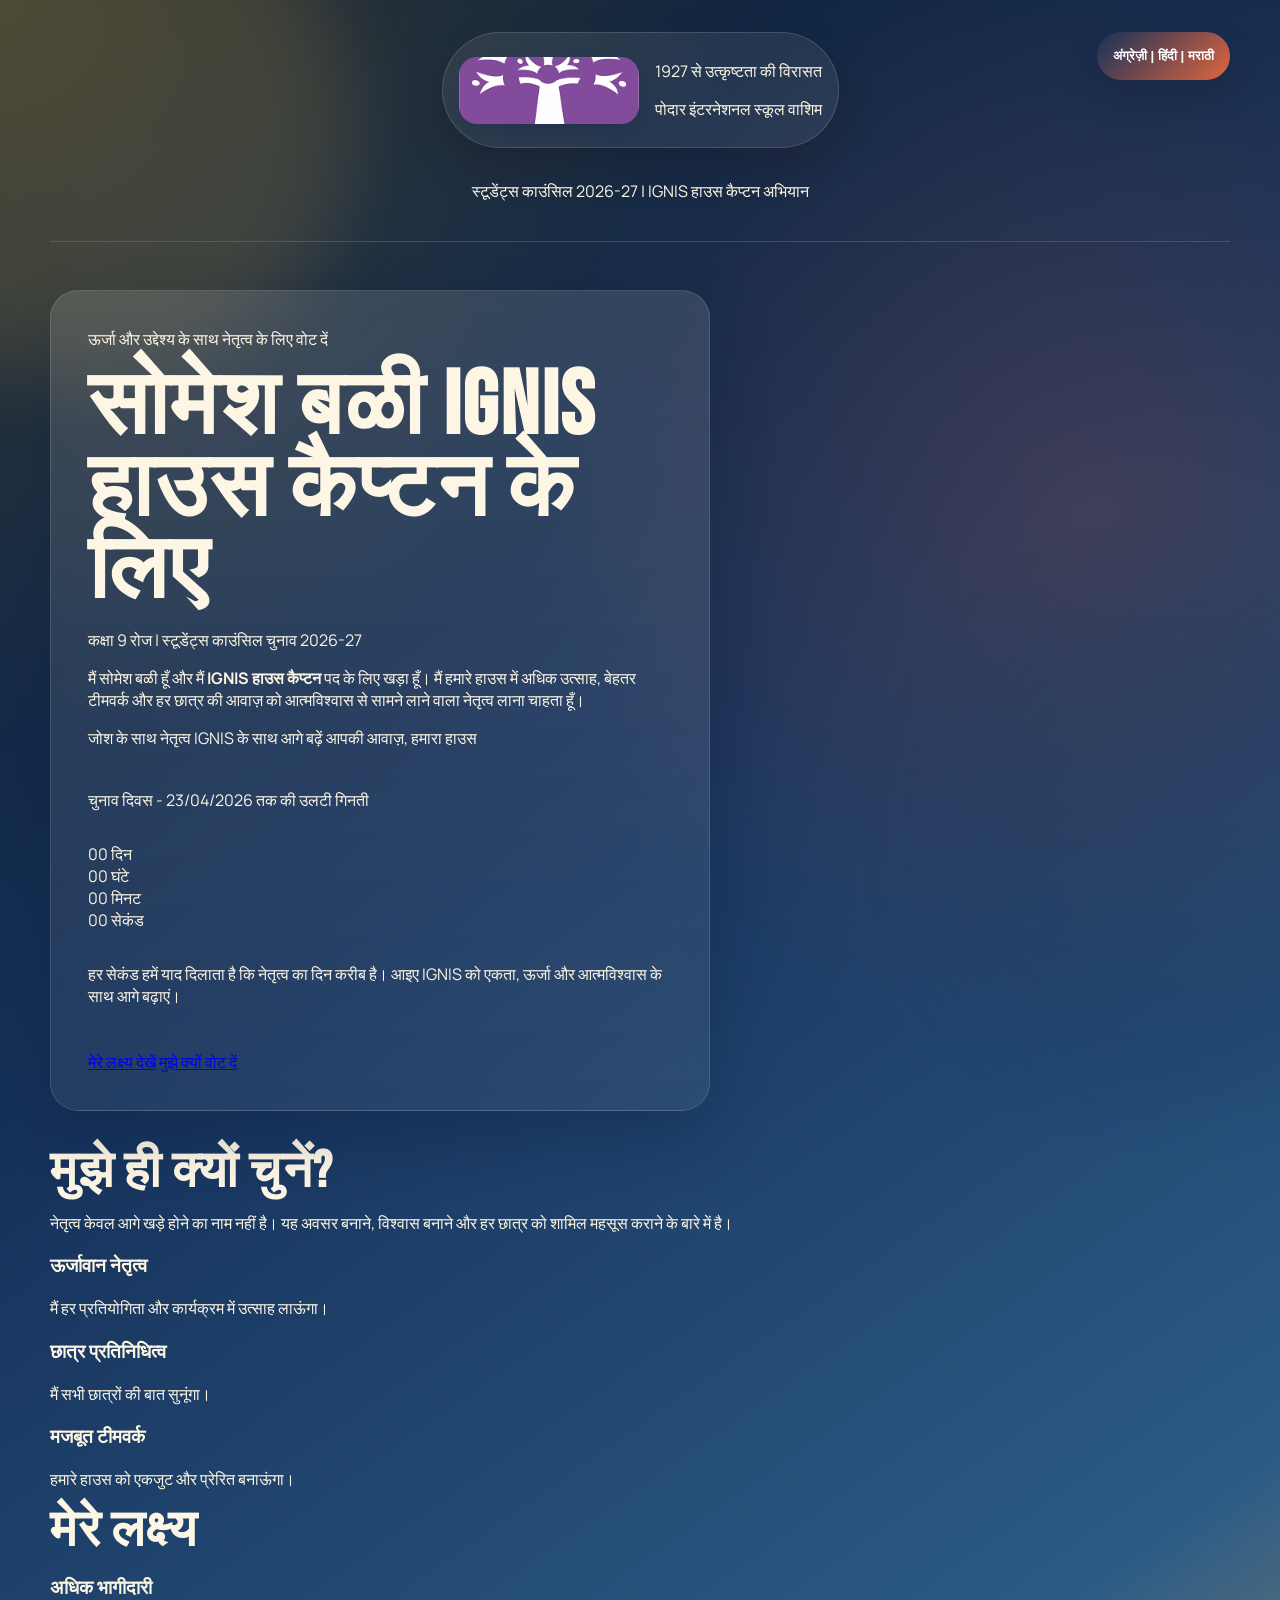
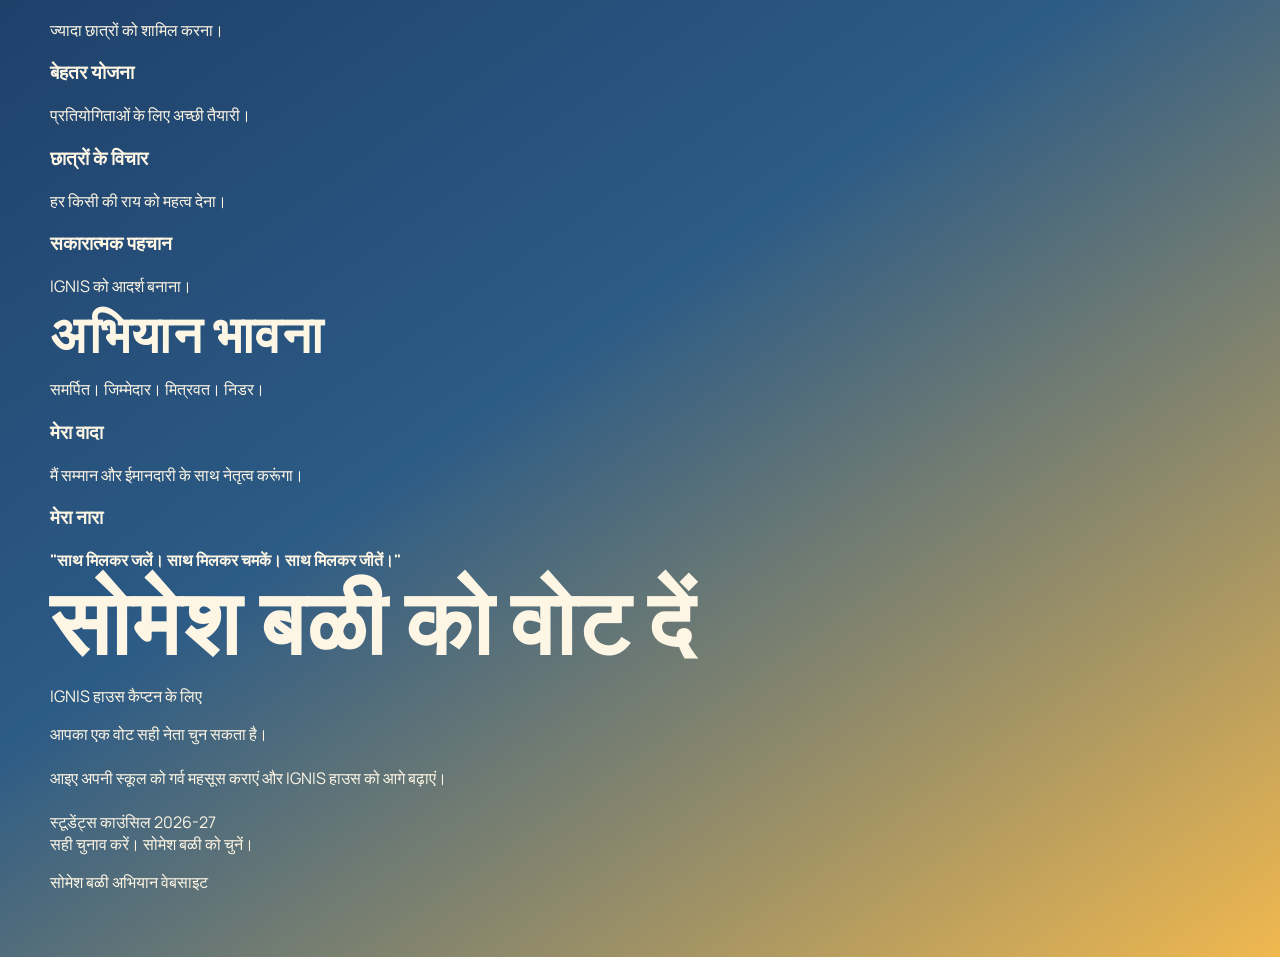
==== hindex.html @ 05daf843 "Create hindex.html" ====
<!DOCTYPE html>
<html lang="en">
<head>
  <meta charset="UTF-8">
  <meta name="viewport" content="width=device-width, initial-scale=1.0">
  <title>सोमेश बळी को वोट दें | IGNIS हाउस कैप्टन 2026-27</title>
  <meta
    name="description"
    content="सोमेश बळी के IGNIS हाउस कैप्टन पद के लिए प्रचार वेबसाइट, पोदार इंटरनेशनल स्कूल वाशिम, स्टूडेंट्स काउंसिल 2026-27."
  >
  <link rel="preconnect" href="https://fonts.googleapis.com">
  <link rel="preconnect" href="https://fonts.gstatic.com" crossorigin>
  <link href="https://fonts.googleapis.com/css2?family=Bebas+Neue&family=Manrope:wght@400;500;700;800&display=swap" rel="stylesheet">
  <link rel="stylesheet" href="./style.css">
</head>
<body>

<script>
const targetDate = new Date("2026-04-23T00:00:00").getTime();
function updateCountdown() {
  const now = new Date().getTime();
  const diff = targetDate - now;

  if (diff <= 0) {
    document.getElementById("days").innerText = "00";
    document.getElementById("hours").innerText = "00";
    document.getElementById("minutes").innerText = "00";
    document.getElementById("seconds").innerText = "00";
    return;
  }

  const days = Math.floor(diff / (1000 * 60 * 60 * 24));
  const hours = Math.floor((diff / (1000 * 60 * 60)) % 24);
  const minutes = Math.floor((diff / (1000 * 60)) % 60);
  const seconds = Math.floor((diff / 1000) % 60);

  document.getElementById("days").innerText = String(days).padStart(2, "0");
  document.getElementById("hours").innerText = String(hours).padStart(2, "0");
  document.getElementById("minutes").innerText = String(minutes).padStart(2, "0");
  document.getElementById("seconds").innerText = String(seconds).padStart(2, "0");
}
setInterval(updateCountdown, 1000);
updateCountdown();
</script>

<div class="page-shell">
<header class="masthead">
<button class="language-switch" id="language-toggle" type="button">अंग्रेज़ी | हिंदी | मराठी</button>

<div class="school-brand">
<img src="podar-logo.png" style="width:180px;">
<div>
<p>1927 से उत्कृष्टता की विरासत</p>
<p>पोदार इंटरनेशनल स्कूल वाशिम</p>
</div>
</div>

<p>स्टूडेंट्स काउंसिल 2026-27 | IGNIS हाउस कैप्टन अभियान</p>
</header>

<main>
<section class="hero">
<div class="panel hero-copy">

<span>ऊर्जा और उद्देश्य के साथ नेतृत्व के लिए वोट दें</span>
<h1>सोमेश बळी IGNIS हाउस कैप्टन के लिए</h1>
<p>कक्षा 9 रोज | स्टूडेंट्स काउंसिल चुनाव 2026-27</p>

<p>
मैं सोमेश बळी हूँ और मैं <strong>IGNIS हाउस कैप्टन</strong> पद के लिए खड़ा हूँ।
मैं हमारे हाउस में अधिक उत्साह, बेहतर टीमवर्क और हर छात्र की आवाज़ को आत्मविश्वास से सामने लाने वाला नेतृत्व लाना चाहता हूँ।
</p>

<div>
<span>जोश के साथ नेतृत्व</span>
<span>IGNIS के साथ आगे बढ़ें</span>
<span>आपकी आवाज़, हमारा हाउस</span>
</div>

<div class="countdown-shell">
<p>चुनाव दिवस - 23/04/2026 तक की उलटी गिनती</p>

<div>
<div>
<span id="days">00</span>
<span>दिन</span>
</div>
<div>
<span id="hours">00</span>
<span>घंटे</span>
</div>
<div>
<span id="minutes">00</span>
<span>मिनट</span>
</div>
<div>
<span id="seconds">00</span>
<span>सेकंड</span>
</div>
</div>

<p>
हर सेकंड हमें याद दिलाता है कि नेतृत्व का दिन करीब है।
आइए IGNIS को एकता, ऊर्जा और आत्मविश्वास के साथ आगे बढ़ाएं।
</p>
</div>

<div>
<a href="#goals">मेरे लक्ष्य देखें</a>
<a href="#vote">मुझे क्यों वोट दें</a>
</div>

</div>
</section>

<section id="vote">
<h2>मुझे ही क्यों चुनें?</h2>
<p>
नेतृत्व केवल आगे खड़े होने का नाम नहीं है।
यह अवसर बनाने, विश्वास बनाने और हर छात्र को शामिल महसूस कराने के बारे में है।
</p>

<div>
<h3>ऊर्जावान नेतृत्व</h3>
<p>मैं हर प्रतियोगिता और कार्यक्रम में उत्साह लाऊंगा।</p>

<h3>छात्र प्रतिनिधित्व</h3>
<p>मैं सभी छात्रों की बात सुनूंगा।</p>

<h3>मजबूत टीमवर्क</h3>
<p>हमारे हाउस को एकजुट और प्रेरित बनाऊंगा।</p>
</div>
</section>

<section id="goals">
<h2>मेरे लक्ष्य</h2>

<div>
<h3>अधिक भागीदारी</h3>
<p>ज्यादा छात्रों को शामिल करना।</p>

<h3>बेहतर योजना</h3>
<p>प्रतियोगिताओं के लिए अच्छी तैयारी।</p>

<h3>छात्रों के विचार</h3>
<p>हर किसी की राय को महत्व देना।</p>

<h3>सकारात्मक पहचान</h3>
<p>IGNIS को आदर्श बनाना।</p>
</div>
</section>

<section>
<h2>अभियान भावना</h2>
<p>समर्पित। जिम्मेदार। मित्रवत। निडर।</p>

<div>
<h3>मेरा वादा</h3>
<p>मैं सम्मान और ईमानदारी के साथ नेतृत्व करूंगा।</p>

<h3>मेरा नारा</h3>
<p><strong>"साथ मिलकर जलें। साथ मिलकर चमकें। साथ मिलकर जीतें।"</strong></p>
</div>
</section>

<section id="final-call">
<h1>सोमेश बळी को वोट दें</h1>
<p>IGNIS हाउस कैप्टन के लिए</p>

<p>
आपका एक वोट सही नेता चुन सकता है।<br><br>
आइए अपनी स्कूल को गर्व महसूस कराएं और IGNIS हाउस को आगे बढ़ाएं।<br><br>
स्टूडेंट्स काउंसिल 2026-27<br>
सही चुनाव करें। सोमेश बळी को चुनें।
</p>
</section>

</main>

<p>सोमेश बळी अभियान वेबसाइट</p>

</div>

<script src="./script.js"></script>
</body>
</html>
---- style.css ----
:root {
  --ink: #0f172a;
  --paper: #fef6e4;
  --gold: #f6c453;
  --gold-soft: #ffe3a1;
  --flame: #f26a3d;
  --flare: #ff8d5c;
  --deep-red: #8f2d1c;
  --navy: #16325b;
  --white: #ffffff;
  --shadow: 0 24px 60px rgba(8, 22, 45, 0.24);
  --radius: 28px;
}

* {
  box-sizing: border-box;
}

html {
  scroll-behavior: smooth;
}

body {
  margin: 0;
  font-family: "Manrope", sans-serif;
  color: var(--paper);
  background:
    radial-gradient(circle at top left, rgba(246, 196, 83, 0.18), transparent 26%),
    radial-gradient(circle at 85% 20%, rgba(242, 106, 61, 0.18), transparent 24%),
    linear-gradient(145deg, #0d1b2a 0%, #16325b 34%, #2c5b86 68%, #f0b84f 100%);
  min-height: 100vh;
  overflow-x: hidden;
}

.fire-glow {
  position: fixed;
  inset: 0;
  pointer-events: none;
  z-index: 0;
  overflow: hidden;
}

.fire-glow span {
  position: absolute;
  bottom: -10rem;
  width: 18rem;
  height: 18rem;
  border-radius: 50%;
  filter: blur(28px);
  opacity: 0.34;
  animation: flameRise 8s ease-in-out infinite;
}

.fire-glow span:nth-child(1) {
  left: -3rem;
  background: radial-gradient(circle, rgba(255, 201, 71, 0.82), rgba(255, 91, 34, 0.1) 68%, transparent 72%);
  animation-delay: 0s;
}

.fire-glow span:nth-child(2) {
  left: 28%;
  width: 22rem;
  height: 22rem;
  background: radial-gradient(circle, rgba(255, 127, 54, 0.72), rgba(113, 11, 15, 0.08) 66%, transparent 72%);
  animation-delay: 1.5s;
}

.fire-glow span:nth-child(3) {
  right: 20%;
  background: radial-gradient(circle, rgba(255, 201, 71, 0.72), rgba(255, 91, 34, 0.06) 66%, transparent 72%);
  animation-delay: 3s;
}

.fire-glow span:nth-child(4) {
  right: -2rem;
  width: 24rem;
  height: 24rem;
  background: radial-gradient(circle, rgba(255, 91, 34, 0.76), rgba(113, 11, 15, 0.08) 66%, transparent 72%);
  animation-delay: 4.5s;
}

@keyframes flameRise {
  0%,
  100% {
    transform: translateY(0) scale(0.9);
    opacity: 0.24;
  }

  50% {
    transform: translateY(-8rem) scale(1.08);
    opacity: 0.42;
  }
}

body::before,
body::after {
  content: "";
  position: fixed;
  width: 32rem;
  height: 32rem;
  border-radius: 50%;
  filter: blur(38px);
  pointer-events: none;
  opacity: 0.35;
  z-index: 0;
}

body::before {
  top: -8rem;
  left: -10rem;
  background: rgba(246, 196, 83, 0.34);
}

body::after {
  right: -10rem;
  bottom: -12rem;
  background: rgba(22, 50, 91, 0.38);
}

.page-shell {
  position: relative;
  z-index: 1;
  width: min(1180px, calc(100% - 2rem));
  margin: 0 auto;
  padding: 1rem 0 3rem;
}

.masthead {
  position: relative;
  display: grid;
  gap: 1rem;
  justify-items: center;
  text-align: center;
  padding: 1rem 0 1.4rem;
  border-bottom: 1px solid rgba(255, 255, 255, 0.14);
}

.school-brand {
  display: inline-flex;
  align-items: center;
  gap: 1rem;
  padding: 0.7rem 1rem;
  border-radius: 999px;
  background: rgba(255, 255, 255, 0.08);
  border: 1px solid rgba(255, 255, 255, 0.14);
  box-shadow: 0 18px 40px rgba(50, 7, 4, 0.18);
}

.school-brand img {
  width: 4.2rem;
  height: 4.2rem;
  border-radius: 18px;
  object-fit: cover;
  box-shadow: 0 12px 24px rgba(10, 26, 66, 0.26);
}

.school-tag,
.election-tag,
.school-name {
  margin: 0;
}

.school-name,
h1,
h2,
.big-cta,
.badge,
.time-value {
  font-family: "Bebas Neue", sans-serif;
  letter-spacing: 0.03em;
}

.school-name {
  font-size: clamp(2.4rem, 6vw, 5.8rem);
  line-height: 0.95;
  letter-spacing: 0.05em;
  text-transform: uppercase;
  text-shadow: 0 0 22px rgba(255, 201, 71, 0.18);
}

.school-tag,
.election-tag {
  letter-spacing: 0.12em;
  text-transform: uppercase;
  font-size: 0.8rem;
  font-weight: 800;
}

.school-tag {
  color: var(--gold-soft);
}

.election-tag {
  color: rgba(255, 255, 255, 0.88);
}

.language-switch {
  position: absolute;
  top: 1rem;
  right: 0;
  display: inline-flex;
  align-items: center;
  gap: 0.45rem;
  min-height: 3rem;
  padding: 0.8rem 1rem;
  border: 0;
  border-radius: 999px;
  background: linear-gradient(135deg, rgba(22, 50, 91, 0.96), rgba(242, 106, 61, 0.92));
  color: var(--white);
  font-weight: 800;
  cursor: pointer;
  box-shadow: 0 16px 36px rgba(15, 15, 30, 0.2);
}

.hero {
  display: grid;
  grid-template-columns: 1.15fr 0.85fr;
  gap: 2rem;
  align-items: center;
  padding: 3rem 0 2rem;
}

.panel {
  background: linear-gradient(180deg, rgba(255, 255, 255, 0.12), rgba(255, 255, 255, 0.06));
  border: 1px solid rgba(255, 255, 255, 0.13);
  box-shadow: var(--shadow);
  backdrop-filter: blur(12px);
  border-radius: var(--radius);
}

.hero-copy {
  padding: 2.3rem;
}

.kicker {
  display: inline-flex;
  align-items: center;
  gap: 0.55rem;
  padding: 0.5rem 0.85rem;
  border-radius: 999px;
  background: rgba(255, 201, 71, 0.16);
  border: 1px solid rgba(255, 201, 71, 0.4);
  color: var(--gold-soft);
  font-size: 0.85rem;
  font-weight: 800;
  letter-spacing: 0.08em;
  text-transform: uppercase;
}

h1 {
  margin: 1rem 0 0.45rem;
  font-size: clamp(3.6rem, 7vw, 7rem);
  line-height: 0.92;
}

.candidate-line {
  margin: 0;
  font-size: clamp(1.15rem, 2.2vw, 1.5rem);
  color: var(--gold-soft);
  font-weight: 800;
  text-transform: uppercase;
  letter-spacing: 0.1em;
}

.lead {
  max-width: 44rem;
  margin: 1rem 0 1.4rem;
  color: rgba(255, 247, 234, 0.92);
  font-size: 1.05rem;
  line-height: 1.7;
}

.slogan-row {
  display: flex;
  flex-wrap: wrap;
  gap: 0.8rem;
  margin: 1.3rem 0 1.4rem;
}

.badge {
  display: inline-block;
  padding: 0.75rem 1rem;
  border-radius: 18px;
  font-size: 1.2rem;
  background: linear-gradient(135deg, rgba(246, 196, 83, 0.22), rgba(242, 106, 61, 0.18));
  border: 1px solid rgba(255, 255, 255, 0.12);
}

.countdown-shell {
  display: grid;
  gap: 1rem;
  margin: 1.5rem 0 1.75rem;
}

.countdown-card {
  padding: 1rem 1.1rem;
  border-radius: 24px;
  background: linear-gradient(135deg, rgba(246, 196, 83, 0.16), rgba(22, 50, 91, 0.24));
  border: 1px solid rgba(255, 255, 255, 0.12);
  box-shadow: inset 0 0 0 1px rgba(255, 255, 255, 0.04);
}

.countdown-label {
  margin: 0 0 0.65rem;
  color: var(--gold-soft);
  font-size: 0.86rem;
  font-weight: 800;
  letter-spacing: 0.1em;
  text-transform: uppercase;
}

.countdown-grid {
  display: grid;
  grid-template-columns: repeat(4, minmax(0, 1fr));
  gap: 0.8rem;
}

.time-box {
  padding: 0.85rem 0.6rem;
  text-align: center;
  border-radius: 18px;
  background: rgba(255, 255, 255, 0.08);
  border: 1px solid rgba(255, 255, 255, 0.12);
}

.time-value {
  display: block;
  font-size: clamp(1.8rem, 4vw, 3rem);
  line-height: 1;
  color: var(--white);
}

.time-label {
  display: block;
  margin-top: 0.3rem;
  font-size: 0.8rem;
  font-weight: 800;
  letter-spacing: 0.08em;
  text-transform: uppercase;
  color: rgba(255, 247, 234, 0.82);
}

.countdown-note {
  margin: 0;
  color: rgba(255, 247, 234, 0.88);
  line-height: 1.6;
}

.hero-actions {
  display: flex;
  flex-wrap: wrap;
  gap: 0.9rem;
  align-items: center;
}

.button {
  display: inline-flex;
  align-items: center;
  justify-content: center;
  min-height: 3.25rem;
  padding: 0.85rem 1.25rem;
  border-radius: 999px;
  text-decoration: none;
  font-weight: 800;
  transition: transform 180ms ease, box-shadow 180ms ease, background 180ms ease;
}

.button:hover,
.language-switch:hover {
  transform: translateY(-2px);
}

.button.primary {
  background: linear-gradient(135deg, var(--gold) 0%, var(--flare) 100%);
  color: var(--ink);
  box-shadow: 0 14px 30px rgba(242, 106, 61, 0.28);
}

.button.secondary {
  background: rgba(22, 50, 91, 0.34);
  border: 1px solid rgba(255, 255, 255, 0.18);
  color: var(--white);
}

.poster-card {
  position: relative;
  padding: 1rem;
  overflow: hidden;
}

.poster-card::before {
  content: "IGNIS";
  position: absolute;
  top: -0.2rem;
  right: 1rem;
  font-family: "Bebas Neue", sans-serif;
  font-size: 6rem;
  line-height: 1;
  color: rgba(255, 255, 255, 0.08);
  letter-spacing: 0.08em;
  pointer-events: none;
}

.poster-card img {
  display: block;
  width: 100%;
  border-radius: 22px;
  border: 4px solid rgba(255, 255, 255, 0.14);
  box-shadow: 0 20px 48px rgba(0, 0, 0, 0.24);
  animation: posterPulse 4.6s ease-in-out infinite;
}

.poster-note {
  margin: 1rem 0 0;
  color: rgba(255, 247, 234, 0.86);
  font-size: 0.95rem;
  text-align: center;
}

@keyframes posterPulse {
  0%,
  100% {
    transform: translateY(0);
    box-shadow: 0 20px 48px rgba(0, 0, 0, 0.24), 0 0 0 rgba(255, 166, 61, 0);
  }

  50% {
    transform: translateY(-4px);
    box-shadow: 0 26px 60px rgba(0, 0, 0, 0.3), 0 0 38px rgba(255, 166, 61, 0.26);
  }
}

.section {
  margin-top: 1.4rem;
  padding: 1.6rem;
}

.section-head {
  display: flex;
  justify-content: space-between;
  gap: 1rem;
  align-items: end;
  margin-bottom: 1.2rem;
}

.section-head p {
  margin: 0;
  color: var(--gold-soft);
  font-size: 0.85rem;
  font-weight: 800;
  letter-spacing: 0.1em;
  text-transform: uppercase;
}

h2 {
  margin: 0.25rem 0 0;
  font-size: clamp(2rem, 4vw, 3.4rem);
  line-height: 0.96;
}

.section-head .mini-copy {
  max-width: 23rem;
  margin: 0;
  color: rgba(255, 247, 234, 0.8);
  line-height: 1.6;
}

.grid {
  display: grid;
  gap: 1rem;
}

.promise-grid {
  grid-template-columns: repeat(3, minmax(0, 1fr));
}

.goal-grid {
  grid-template-columns: repeat(2, minmax(0, 1fr));
}

.card {
  padding: 1.3rem;
  border-radius: 24px;
  background: linear-gradient(180deg, rgba(255, 255, 255, 0.09), rgba(255, 255, 255, 0.04));
  border: 1px solid rgba(255, 255, 255, 0.1);
}

.vote-form {
  display: grid;
  gap: 1rem;
}

.vote-form label {
  display: grid;
  gap: 0.45rem;
  font-weight: 700;
  color: var(--paper);
}

.vote-form input {
  width: 100%;
  min-height: 3.25rem;
  padding: 0.85rem 1rem;
  border: 1px solid rgba(255, 255, 255, 0.16);
  border-radius: 16px;
  background: rgba(255, 255, 255, 0.08);
  color: var(--white);
  font: inherit;
}

.vote-form input::placeholder {
  color: rgba(255, 247, 234, 0.54);
}

.form-status {
  margin: 0;
  min-height: 1.4rem;
  color: var(--gold-soft);
  font-weight: 700;
}

.card h3 {
  margin: 0 0 0.55rem;
  font-size: 1.1rem;
  color: var(--white);
}

.card p {
  margin: 0;
  line-height: 1.65;
  color: rgba(255, 247, 234, 0.86);
}

.number {
  display: inline-flex;
  align-items: center;
  justify-content: center;
  width: 2.3rem;
  height: 2.3rem;
  margin-bottom: 0.85rem;
  border-radius: 50%;
  background: linear-gradient(135deg, var(--gold) 0%, var(--flare) 100%);
  color: var(--ink);
  font-weight: 900;
}

.split-banner {
  display: grid;
  grid-template-columns: 1.15fr 0.85fr;
  gap: 1rem;
  align-items: stretch;
  margin-top: 1.4rem;
}

.big-cta {
  padding: 1.8rem;
  border-radius: 28px;
  background:
    radial-gradient(circle at top right, rgba(246, 196, 83, 0.22), transparent 28%),
    linear-gradient(135deg, rgba(242, 106, 61, 0.96), rgba(22, 50, 91, 0.98));
  border: 1px solid rgba(255, 255, 255, 0.14);
  box-shadow: var(--shadow);
}

.big-cta p {
  margin: 0;
  font-size: clamp(2rem, 5vw, 4rem);
  line-height: 0.95;
}

.cta-copy {
  padding: 1.6rem;
  border-radius: 28px;
  background: rgba(15, 23, 42, 0.56);
  border: 1px solid rgba(255, 255, 255, 0.12);
  line-height: 1.7;
  color: rgba(255, 247, 234, 0.92);
}

.footer-note {
  padding: 1rem 0 0;
  text-align: center;
  color: rgba(255, 247, 234, 0.78);
  font-size: 0.95rem;
}

.admin-link {
  color: var(--gold-soft);
  text-decoration: none;
  font-weight: 800;
}

@media (max-width: 940px) {
  .hero,
  .split-banner,
  .goal-grid,
  .promise-grid {
    grid-template-columns: 1fr;
  }

  .language-switch {
    position: static;
  }

  .section-head {
    align-items: start;
    flex-direction: column;
  }
}

@media (max-width: 640px) {
  .page-shell {
    width: min(100% - 1rem, 1180px);
  }

  .school-brand {
    flex-direction: column;
    border-radius: 28px;
  }

  .hero-copy,
  .section,
  .big-cta,
  .cta-copy {
    padding: 1.25rem;
  }

  .badge {
    width: 100%;
    text-align: center;
  }

  .countdown-grid {
    grid-template-columns: repeat(2, minmax(0, 1fr));
  }

  h1 {
    font-size: 3.4rem;
  }
}
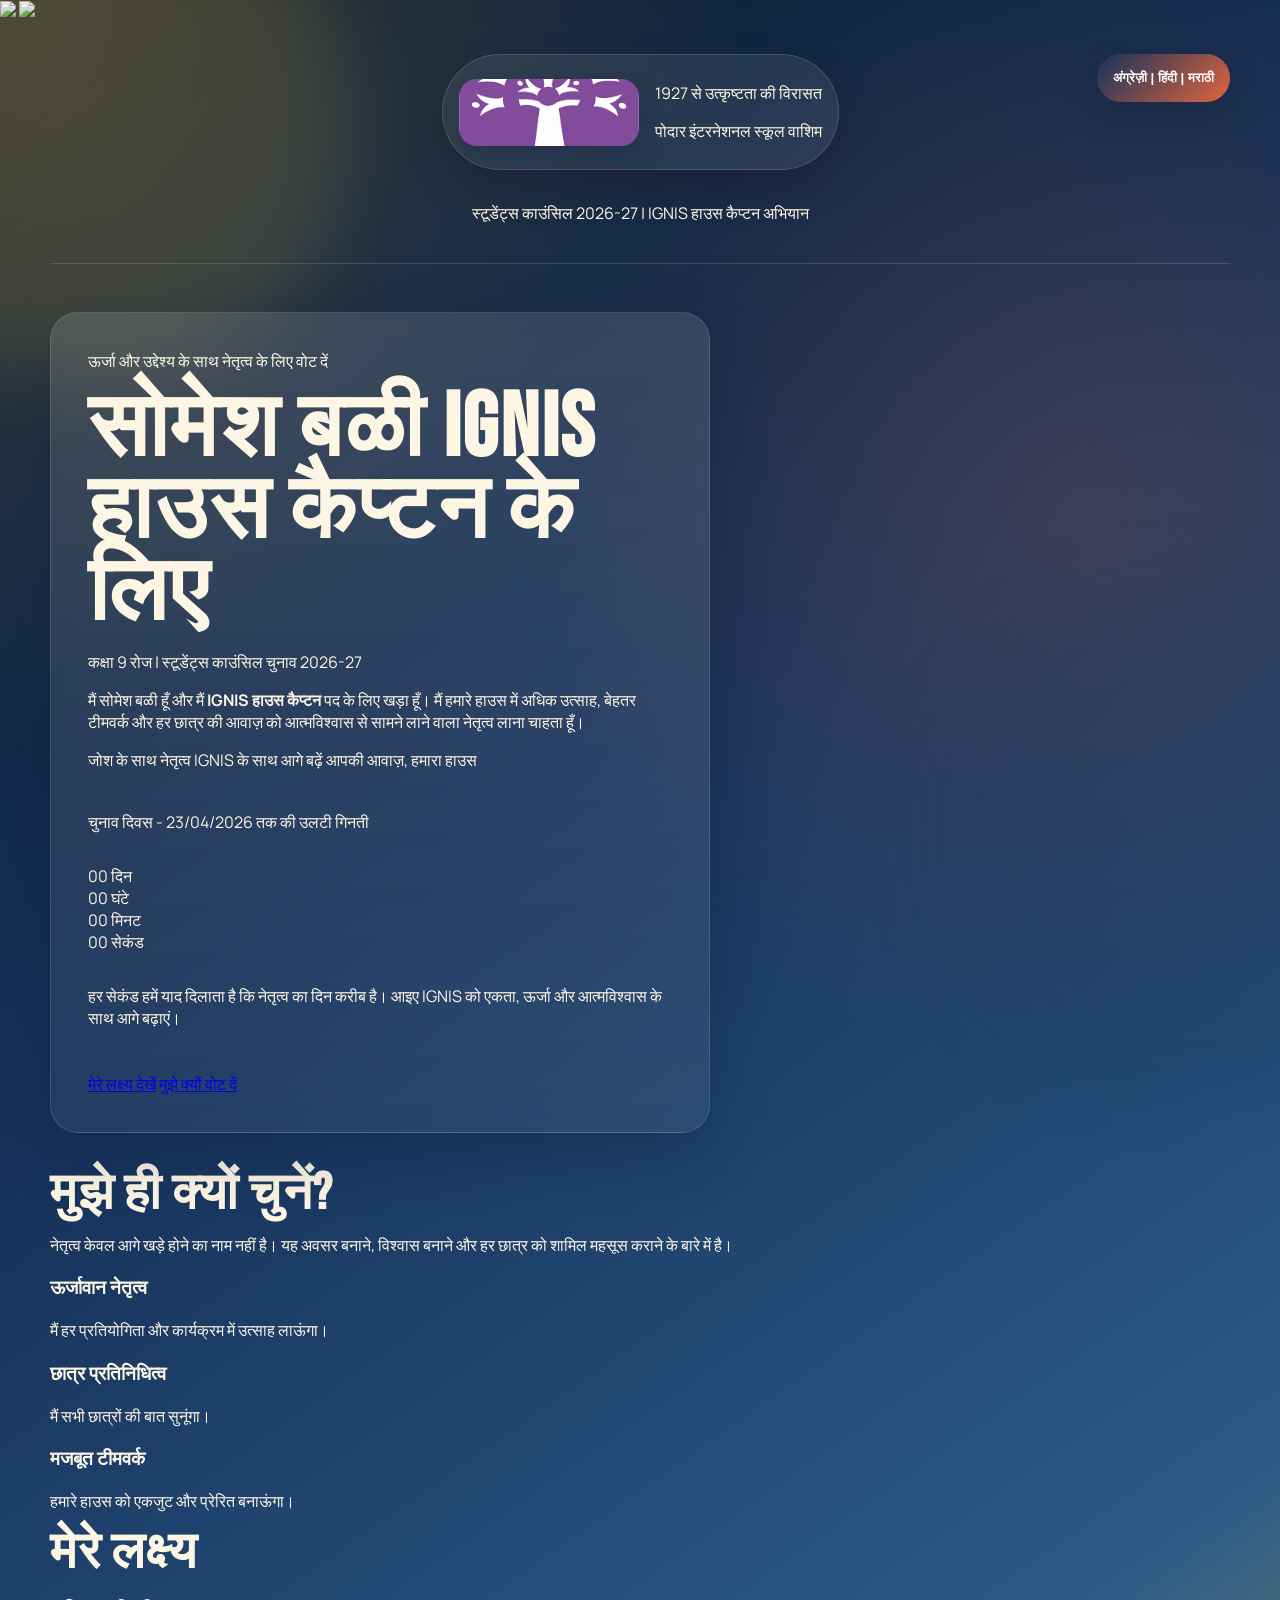
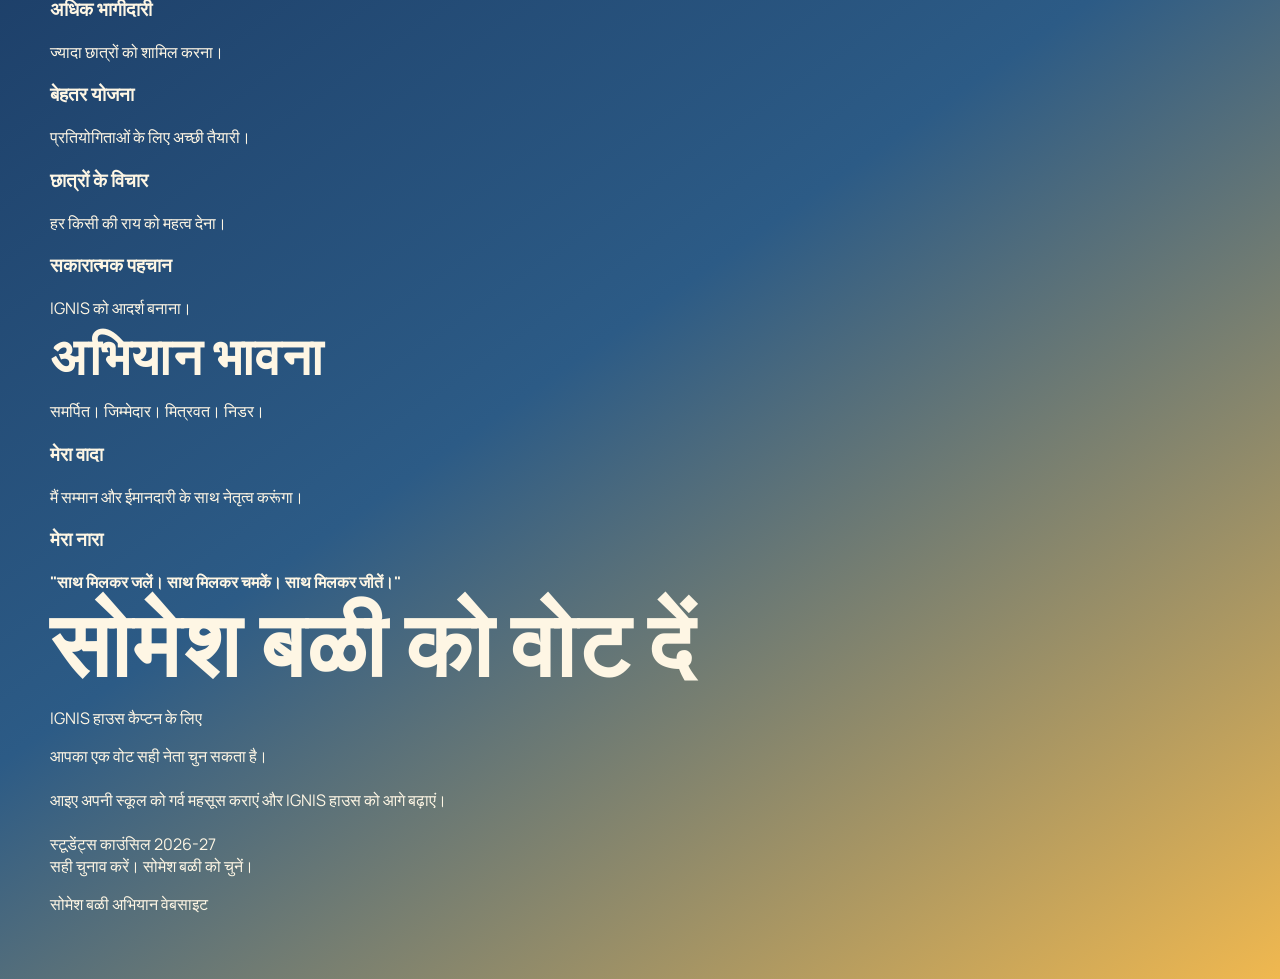
==== commit 1341b671: "Update hindex.html" ====
--- a/hindex.html
+++ b/hindex.html
@@ -14,7 +14,11 @@
   <link rel="stylesheet" href="./style.css">
 </head>
 <body>
+<link rel="stylesheet" href="assets/style.css">
+<script src="assets/script.js"></script>
 
+<img src="assets/images/somesh-campaign-poster.png">
+<img src="assets/images/podar-logo.png">
 <script>
 const targetDate = new Date("2026-04-23T00:00:00").getTime();
 function updateCountdown() {
--- a/style.css
+++ b/style.css
@@ -1,3 +1,21 @@
+.language-switch {
+  display: flex;
+  gap: 10px;
+}
+
+.lang-btn {
+  text-decoration: none;
+  padding: 8px 14px;
+  background: #ff4d00;
+  color: white;
+  border-radius: 6px;
+  font-weight: 600;
+  transition: 0.3s;
+}
+
+.lang-btn:hover {
+  background: #cc3d00;
+}
 :root {
   --ink: #0f172a;
   --paper: #fef6e4;
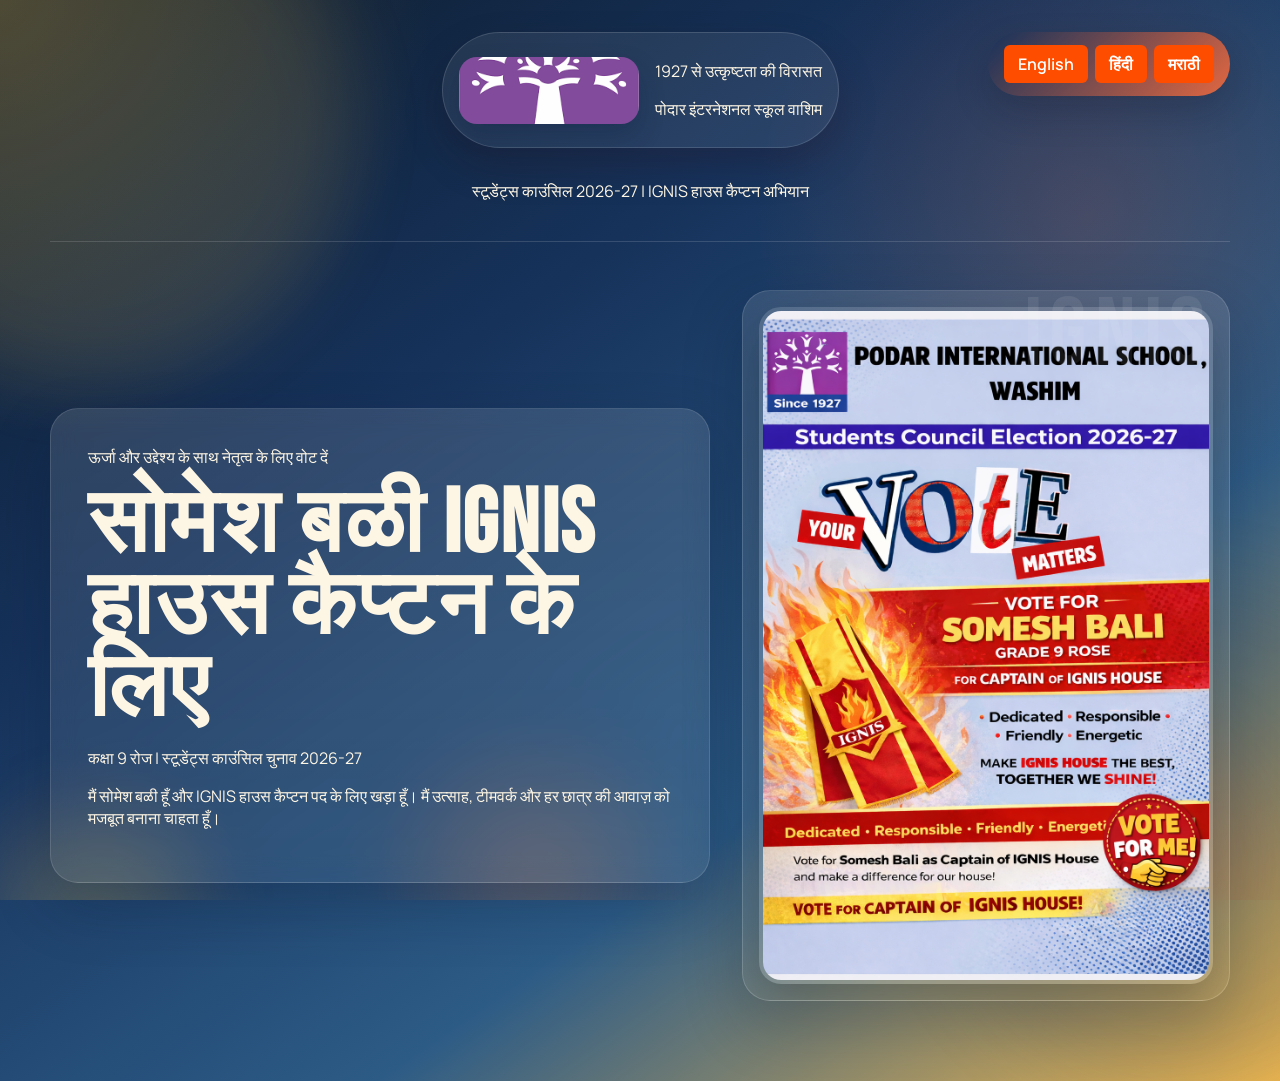
==== commit e2219922: "Update hindex.html" ====
--- a/hindex.html
+++ b/hindex.html
@@ -4,187 +4,98 @@
   <meta charset="UTF-8">
   <meta name="viewport" content="width=device-width, initial-scale=1.0">
   <title>सोमेश बळी को वोट दें | IGNIS हाउस कैप्टन 2026-27</title>
-  <meta
-    name="description"
-    content="सोमेश बळी के IGNIS हाउस कैप्टन पद के लिए प्रचार वेबसाइट, पोदार इंटरनेशनल स्कूल वाशिम, स्टूडेंट्स काउंसिल 2026-27."
-  >
+
   <link rel="preconnect" href="https://fonts.googleapis.com">
   <link rel="preconnect" href="https://fonts.gstatic.com" crossorigin>
   <link href="https://fonts.googleapis.com/css2?family=Bebas+Neue&family=Manrope:wght@400;500;700;800&display=swap" rel="stylesheet">
+
+  <!-- ✅ SAME CSS -->
   <link rel="stylesheet" href="./style.css">
 </head>
+
 <body>
-<link rel="stylesheet" href="assets/style.css">
-<script src="assets/script.js"></script>
 
-<img src="assets/images/somesh-campaign-poster.png">
-<img src="assets/images/podar-logo.png">
 <script>
 const targetDate = new Date("2026-04-23T00:00:00").getTime();
 function updateCountdown() {
   const now = new Date().getTime();
   const diff = targetDate - now;
 
-  if (diff <= 0) {
-    document.getElementById("days").innerText = "00";
-    document.getElementById("hours").innerText = "00";
-    document.getElementById("minutes").innerText = "00";
-    document.getElementById("seconds").innerText = "00";
-    return;
-  }
+  if (diff <= 0) return;
 
-  const days = Math.floor(diff / (1000 * 60 * 60 * 24));
-  const hours = Math.floor((diff / (1000 * 60 * 60)) % 24);
-  const minutes = Math.floor((diff / (1000 * 60)) % 60);
-  const seconds = Math.floor((diff / 1000) % 60);
+  document.getElementById("days").innerText =
+    String(Math.floor(diff / (1000 * 60 * 60 * 24))).padStart(2, "0");
 
-  document.getElementById("days").innerText = String(days).padStart(2, "0");
-  document.getElementById("hours").innerText = String(hours).padStart(2, "0");
-  document.getElementById("minutes").innerText = String(minutes).padStart(2, "0");
-  document.getElementById("seconds").innerText = String(seconds).padStart(2, "0");
+  document.getElementById("hours").innerText =
+    String(Math.floor((diff / (1000 * 60 * 60)) % 24)).padStart(2, "0");
+
+  document.getElementById("minutes").innerText =
+    String(Math.floor((diff / (1000 * 60)) % 60)).padStart(2, "0");
+
+  document.getElementById("seconds").innerText =
+    String(Math.floor((diff / 1000) % 60)).padStart(2, "0");
 }
 setInterval(updateCountdown, 1000);
-updateCountdown();
 </script>
 
-<div class="page-shell">
-<header class="masthead">
-<button class="language-switch" id="language-toggle" type="button">अंग्रेज़ी | हिंदी | मराठी</button>
-
-<div class="school-brand">
-<img src="podar-logo.png" style="width:180px;">
-<div>
-<p>1927 से उत्कृष्टता की विरासत</p>
-<p>पोदार इंटरनेशनल स्कूल वाशिम</p>
-</div>
+<div class="fire-glow">
+  <span></span><span></span><span></span><span></span>
 </div>
 
-<p>स्टूडेंट्स काउंसिल 2026-27 | IGNIS हाउस कैप्टन अभियान</p>
+<div class="page-shell">
+
+<header class="masthead">
+
+  <!-- ✅ Language Buttons -->
+  <div class="language-switch">
+    <a href="index.html" class="lang-btn">English</a>
+    <a href="hindex.html" class="lang-btn">हिंदी</a>
+    <a href="mindex.html" class="lang-btn">मराठी</a>
+  </div>
+
+  <!-- ✅ KEEP SAME IMAGE PATH -->
+  <div class="school-brand">
+    <img src="podar-logo.png" style="width:180px;">
+    <div>
+      <p>1927 से उत्कृष्टता की विरासत</p>
+      <p>पोदार इंटरनेशनल स्कूल वाशिम</p>
+    </div>
+  </div>
+
+  <p>स्टूडेंट्स काउंसिल 2026-27 | IGNIS हाउस कैप्टन अभियान</p>
 </header>
 
 <main>
+
 <section class="hero">
+
 <div class="panel hero-copy">
+<span>ऊर्जा और उद्देश्य के साथ नेतृत्व के लिए वोट दें</span>
 
-<span>ऊर्जा और उद्देश्य के साथ नेतृत्व के लिए वोट दें</span>
 <h1>सोमेश बळी IGNIS हाउस कैप्टन के लिए</h1>
+
 <p>कक्षा 9 रोज | स्टूडेंट्स काउंसिल चुनाव 2026-27</p>
 
 <p>
-मैं सोमेश बळी हूँ और मैं <strong>IGNIS हाउस कैप्टन</strong> पद के लिए खड़ा हूँ।
-मैं हमारे हाउस में अधिक उत्साह, बेहतर टीमवर्क और हर छात्र की आवाज़ को आत्मविश्वास से सामने लाने वाला नेतृत्व लाना चाहता हूँ।
+मैं सोमेश बळी हूँ और IGNIS हाउस कैप्टन पद के लिए खड़ा हूँ।
+मैं उत्साह, टीमवर्क और हर छात्र की आवाज़ को मजबूत बनाना चाहता हूँ।
 </p>
 
-<div>
-<span>जोश के साथ नेतृत्व</span>
-<span>IGNIS के साथ आगे बढ़ें</span>
-<span>आपकी आवाज़, हमारा हाउस</span>
 </div>
 
-<div class="countdown-shell">
-<p>चुनाव दिवस - 23/04/2026 तक की उलटी गिनती</p>
+<!-- ✅ THIS WAS MISSING PROPERLY -->
+<aside class="panel poster-card">
+  <img src="somesh-campaign-poster.png">
+</aside>
 
-<div>
-<div>
-<span id="days">00</span>
-<span>दिन</span>
-</div>
-<div>
-<span id="hours">00</span>
-<span>घंटे</span>
-</div>
-<div>
-<span id="minutes">00</span>
-<span>मिनट</span>
-</div>
-<div>
-<span id="seconds">00</span>
-<span>सेकंड</span>
-</div>
-</div>
-
-<p>
-हर सेकंड हमें याद दिलाता है कि नेतृत्व का दिन करीब है।
-आइए IGNIS को एकता, ऊर्जा और आत्मविश्वास के साथ आगे बढ़ाएं।
-</p>
-</div>
-
-<div>
-<a href="#goals">मेरे लक्ष्य देखें</a>
-<a href="#vote">मुझे क्यों वोट दें</a>
-</div>
-
-</div>
-</section>
-
-<section id="vote">
-<h2>मुझे ही क्यों चुनें?</h2>
-<p>
-नेतृत्व केवल आगे खड़े होने का नाम नहीं है।
-यह अवसर बनाने, विश्वास बनाने और हर छात्र को शामिल महसूस कराने के बारे में है।
-</p>
-
-<div>
-<h3>ऊर्जावान नेतृत्व</h3>
-<p>मैं हर प्रतियोगिता और कार्यक्रम में उत्साह लाऊंगा।</p>
-
-<h3>छात्र प्रतिनिधित्व</h3>
-<p>मैं सभी छात्रों की बात सुनूंगा।</p>
-
-<h3>मजबूत टीमवर्क</h3>
-<p>हमारे हाउस को एकजुट और प्रेरित बनाऊंगा।</p>
-</div>
-</section>
-
-<section id="goals">
-<h2>मेरे लक्ष्य</h2>
-
-<div>
-<h3>अधिक भागीदारी</h3>
-<p>ज्यादा छात्रों को शामिल करना।</p>
-
-<h3>बेहतर योजना</h3>
-<p>प्रतियोगिताओं के लिए अच्छी तैयारी।</p>
-
-<h3>छात्रों के विचार</h3>
-<p>हर किसी की राय को महत्व देना।</p>
-
-<h3>सकारात्मक पहचान</h3>
-<p>IGNIS को आदर्श बनाना।</p>
-</div>
-</section>
-
-<section>
-<h2>अभियान भावना</h2>
-<p>समर्पित। जिम्मेदार। मित्रवत। निडर।</p>
-
-<div>
-<h3>मेरा वादा</h3>
-<p>मैं सम्मान और ईमानदारी के साथ नेतृत्व करूंगा।</p>
-
-<h3>मेरा नारा</h3>
-<p><strong>"साथ मिलकर जलें। साथ मिलकर चमकें। साथ मिलकर जीतें।"</strong></p>
-</div>
-</section>
-
-<section id="final-call">
-<h1>सोमेश बळी को वोट दें</h1>
-<p>IGNIS हाउस कैप्टन के लिए</p>
-
-<p>
-आपका एक वोट सही नेता चुन सकता है।<br><br>
-आइए अपनी स्कूल को गर्व महसूस कराएं और IGNIS हाउस को आगे बढ़ाएं।<br><br>
-स्टूडेंट्स काउंसिल 2026-27<br>
-सही चुनाव करें। सोमेश बळी को चुनें।
-</p>
 </section>
 
 </main>
 
-<p>सोमेश बळी अभियान वेबसाइट</p>
-
 </div>
 
+<!-- ✅ SAME SCRIPT -->
 <script src="./script.js"></script>
+
 </body>
 </html>
